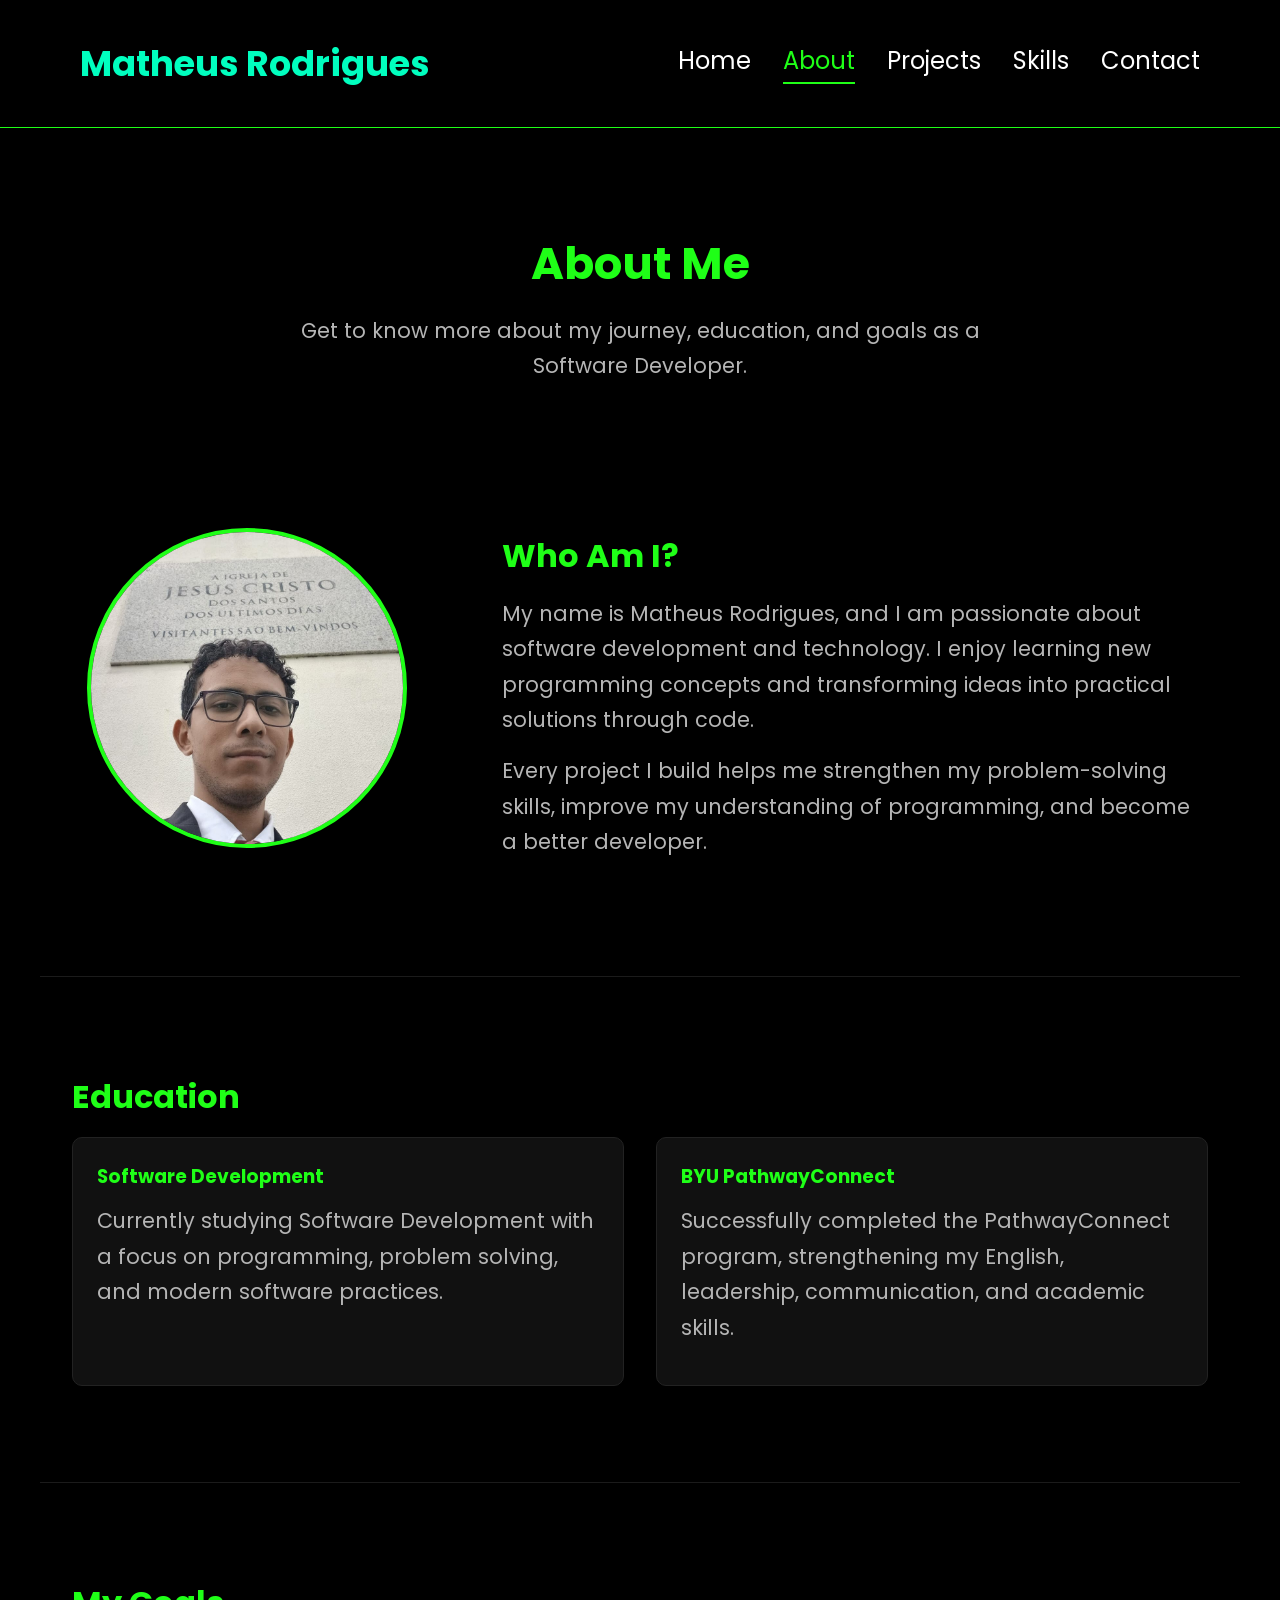
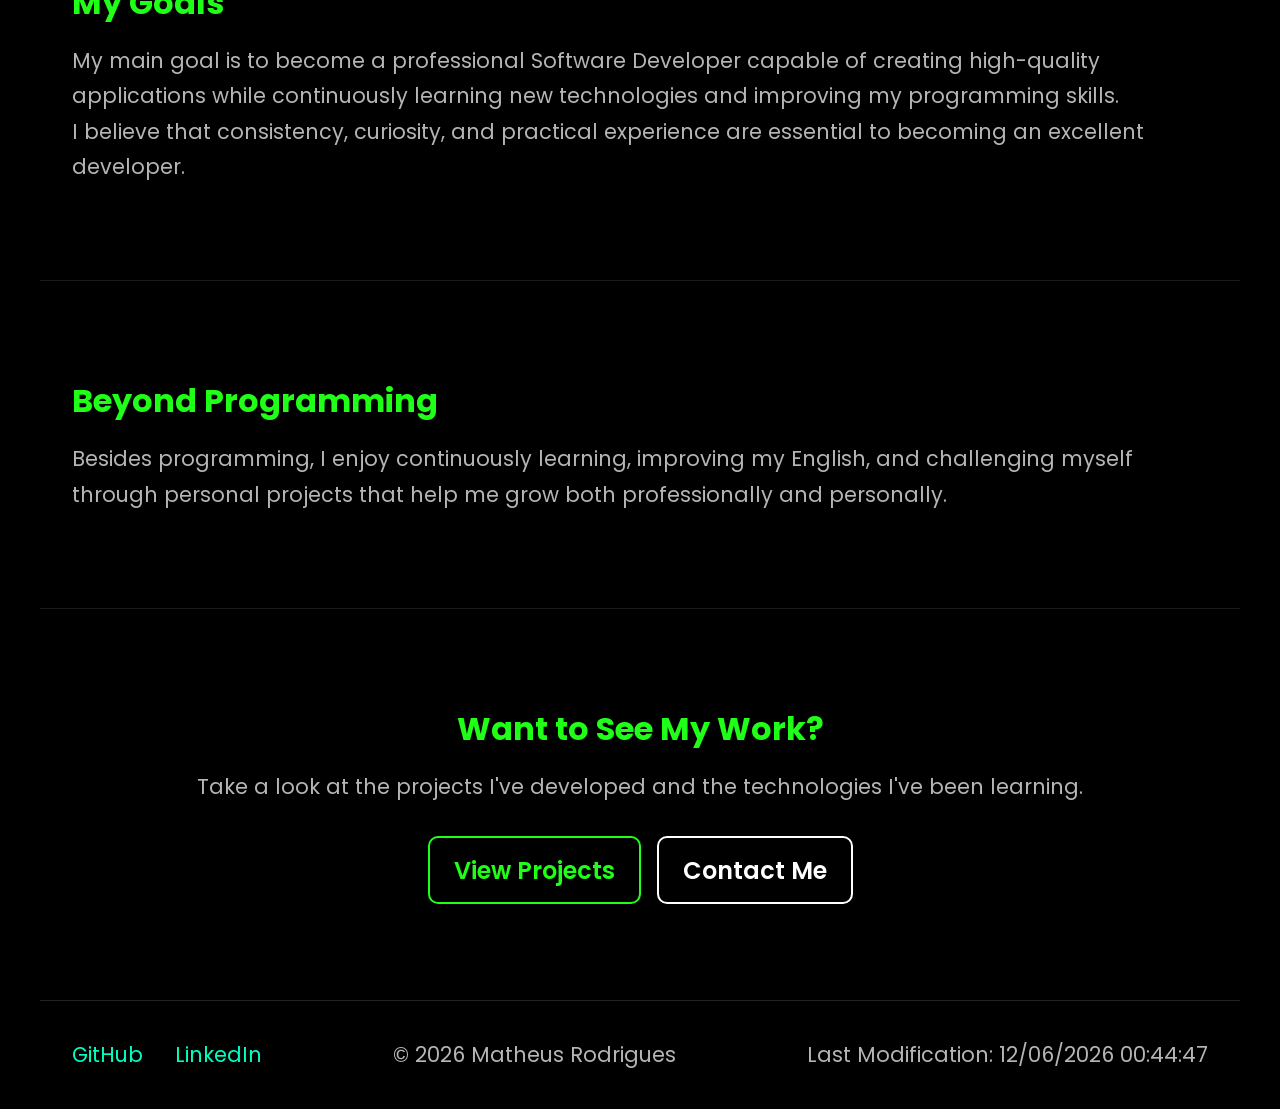
==== about.html @ 75ac2359 "Criei outras duas páginas (About e Projects) Neste momento acabei por criar a página about e a proje" ====
<!DOCTYPE html>
<html lang="en">

<head>
    <meta charset="UTF-8">
    <meta name="viewport" content="width=device-width, initial-scale=1.0">

    <title>About | Matheus Rodrigues</title>

    <meta name="description"
        content="Learn more about Matheus Rodrigues, his background, education, goals, and software development journey.">

    <meta name="author" content="Matheus Luz Rodrigues">

    <meta property="og:title" content="About | Matheus Rodrigues">
    <meta property="og:description" content="Discover my background, education, and journey as a Software Developer.">
    <meta property="og:type" content="website">
    <meta property="og:url" content="https://ma1heus.github.io/portfolio/about.html">
    <meta property="og:image" content="https://ma1heus.github.io/portfolio/images/profile-preview.webp">

    <link rel="icon" href="images/favicon.ico">

    <link rel="preconnect" href="https://fonts.googleapis.com">
    <link rel="preconnect" href="https://fonts.gstatic.com" crossorigin>

    <link href="https://fonts.googleapis.com/css2?family=Poppins:wght@300;400;500;600;700&display=swap"
        rel="stylesheet">

    <link rel="stylesheet" href="styles/base.css">
    <link rel="stylesheet" href="styles/large.css">

    <script src="scripts/navigation.js" defer></script>
    <script src="scripts/date.js" defer></script>
</head>

<body>

    <header>

        <div class="logo">
            <h2>Matheus Rodrigues</h2>
        </div>

        <button id="menu-button" aria-label="Open navigation menu">☰</button>

        <nav id="navigation">
            <a href="index.html">Home</a>
            <a href="about.html" class="active">About</a>
            <a href="projects.html">Projects</a>
            <a href="skills.html">Skills</a>
            <a href="contact.html">Contact</a>
        </nav>

    </header>

    <main>

        <section class="page-title">

            <h1>About Me</h1>

            <p>
                Get to know more about my journey, education, and goals as a Software Developer.
            </p>

        </section>

        <section class="about">

            <div class="hero-image">
                <img src="images/profile.webp" alt="Portrait of Matheus Rodrigues">
            </div>

            <div class="about-content">

                <h2>Who Am I?</h2>

                <p>
                    My name is Matheus Rodrigues, and I am passionate about software
                    development and technology. I enjoy learning new programming
                    concepts and transforming ideas into practical solutions through code.
                </p>

                <p>
                    Every project I build helps me strengthen my problem-solving skills,
                    improve my understanding of programming, and become a better developer.
                </p>

            </div>

        </section>

        <section>

            <h2>Education</h2>

            <div class="cards">

                <article class="card">

                    <h3>Software Development</h3>

                    <p>
                        Currently studying Software Development with a focus on
                        programming, problem solving, and modern software practices.
                    </p>

                </article>

                <article class="card">

                    <h3>BYU PathwayConnect</h3>

                    <p>
                        Successfully completed the PathwayConnect program,
                        strengthening my English, leadership, communication,
                        and academic skills.
                    </p>

                </article>

            </div>

        </section>

        <section>

            <h2>My Goals</h2>

            <p>
                My main goal is to become a professional Software Developer capable
                of creating high-quality applications while continuously learning
                new technologies and improving my programming skills.
            </p>

            <p>
                I believe that consistency, curiosity, and practical experience are
                essential to becoming an excellent developer.
            </p>

        </section>

        <section>

            <h2>Beyond Programming</h2>

            <p>
                Besides programming, I enjoy continuously learning, improving my
                English, and challenging myself through personal projects that help
                me grow both professionally and personally.
            </p>

        </section>

        <section class="cta">

            <h2>Want to See My Work?</h2>

            <p>
                Take a look at the projects I've developed and the technologies
                I've been learning.
            </p>

            <div class="hero-buttons">

                <a href="projects.html" class="button">
                    View Projects
                </a>

                <a href="contact.html" class="button secondary">
                    Contact Me
                </a>

            </div>

        </section>

    </main>

    <footer>

        <div class="social-links">

            <a href="https://github.com/Ma1heus">
                GitHub
            </a>

            <a href="https://www.linkedin.com/in/matheusluzrodrigues/">
                LinkedIn
            </a>

        </div>

        <p>
            &copy;
            <span id="currentyear"></span>
            Matheus Rodrigues
        </p>

        <p id="lastModified"></p>

    </footer>

</body>

</html>
---- styles/base.css ----
* {
    margin: 0;
    padding: 0;
    box-sizing: border-box;
}

:root {
    --primary-color: #1fff17;
    --secondary-color: #00ffbf;

    --background-color: #000;
    --surface-color: #111;

    --main-text-color: #fff;
    --secondary-text-color: #b5b5b5;

    --main-font-family: 'Poppins', sans-serif;

    --border-radius: 10px;
    --transition: .3s;
}

html {
    scroll-behavior: smooth;
}

body {
    background: var(--background-color);
    color: var(--main-text-color);
    font-family: var(--main-font-family);
    width: 100%;
}

/* Header */

header {
    display: flex;
    justify-content: space-between;
    align-items: center;

    position: fixed;
    top: 0;
    left: 0;

    width: 100%;
    height: 70px;

    padding: 0 1.5rem;

    background: rgba(0, 0, 0, .9);
    backdrop-filter: blur(8px);

    border-bottom: 1px solid var(--primary-color);

    z-index: 1000;
}

.logo h2 {
    color: var(--secondary-color);
    font-size: 2rem;
}

#menu-button {
    font-size: 2.5rem;

    border: none;
    background: transparent;

    color: var(--primary-color);

    cursor: pointer;
}

/* Navigation */

#navigation {
    display: none;

    position: absolute;
    top: 70px;
    left: 0;

    width: 100%;

    background: var(--background-color);

    border-bottom: 1px solid var(--primary-color);
}

#navigation.open {
    display: flex;
    flex-direction: column;
}

#navigation a {
    padding: 1rem;

    color: white;

    text-decoration: none;
    text-align: center;

    transition: var(--transition);
}

#navigation a:hover,
#navigation .active {
    color: var(--primary-color);
}

/* Main */

main {
    margin-top: 70px;
}

/* Sections */

section {
    padding: 4rem 1.5rem;
}

section h2 {
    margin-bottom: 1rem;

    font-size: 2rem;
    color: var(--primary-color);
}

section p {
    font-size: 1.3rem;
    line-height: 1.7;
    color: var(--secondary-text-color);
}

/* Hero */

.hero {
    display: flex;
    flex-direction: column-reverse;
    align-items: center;

    min-height: calc(100vh - 70px);

    text-align: center;
}

.hero-image img {
    width: 220px;
    height: 220px;

    margin-bottom: 2rem;

    border-radius: 50%;

    object-fit: cover;

    border: 4px solid var(--primary-color);
}

.hero-content h1 {
    margin: .5rem 0;

    font-size: 2.5rem;
}

.hero-content h2 {
    margin-bottom: 1rem;

    font-size: 1.5rem;

    color: var(--secondary-color);
}

.hero-content p {
    font-size: 1.5rem;
    margin-bottom: .5rem;
}

/* Buttons */

.hero-buttons {
    display: flex;
    flex-direction: column;
    gap: 1rem;
}

.button {
    display: inline-block;

    padding: .9rem 1.5rem;

    border: 2px solid var(--primary-color);
    border-radius: var(--border-radius);

    color: var(--primary-color);

    text-decoration: none;
    font-weight: 600;

    transition: var(--transition);
}

.button:hover {
    background: var(--primary-color);
    color: black;
}

.secondary {
    border-color: white;
    color: white;
}

.secondary:hover {
    background: white;
    color: black;
}

/* Cards */

.cards {
    display: flex;
    flex-direction: column;
    gap: 1.5rem;
}

.card {
    padding: 1.5rem;

    background: var(--surface-color);

    border: 1px solid #222;
    border-radius: var(--border-radius);
}

.card h3 {
    margin-bottom: .8rem;

    color: var(--primary-color);
}

.card p {
    margin-bottom: 1rem;
}

.card a {
    color: var(--secondary-color);
    text-decoration: none;
    font-weight: 600;
}

.card a:hover {
    text-decoration: underline;
}

/* About Page */

.page-title {
    padding: 7rem 1.5rem 3rem;
    text-align: center;
}

.page-title h1 {
    margin-bottom: 1rem;
    font-size: 2.8rem;
    color: var(--primary-color);
}

.page-title p {
    max-width: 700px;
    margin: auto;
}

.about {
    display: flex;
    flex-direction: column;
    align-items: center;
    gap: 2rem;

    text-align: center;
}

.about-content h2 {
    margin-bottom: 1rem;
}

.about-content p {
    margin-bottom: 1rem;
}

.about .hero-image img {
    width: 250px;
    height: 250px;

    border-radius: 50%;
    border: 4px solid var(--primary-color);

    object-fit: cover;
}

.about-content {
    max-width: 700px;
}

.cta {
    text-align: center;
}

.cta p {
    margin-bottom: 2rem;
}

.cta .hero-buttons {
    align-items: center;
}

section:not(.page-title):not(.about) {
    border-top: 1px solid #1b1b1b;
}

/* Footer */

footer {
    padding: 2rem 1rem;

    text-align: center;

    border-top: 1px solid #222;
}

.social-links {
    display: flex;
    justify-content: center;
    gap: 2rem;

    margin-bottom: 1rem;
}

.social-links a {
    color: var(--secondary-color);
    text-decoration: none;
    font-size: 1.3rem;
}

.social-links a:hover {
    color: var(--primary-color);
}

footer p {
    margin: .4rem 0;
    font-size: 1.3rem;

    color: var(--secondary-text-color);
}
---- styles/large.css ----
@media (min-width: 768px) {

    header {
        height: 8rem;
        padding: 0 5rem;
    }

    .logo h2 {
        font-size: 2.2rem;
    }

    #menu-button {
        display: none;
    }

    #navigation {
        display: flex;
        position: static;
        flex-direction: row;
        justify-content: flex-end;
        align-items: center;
        gap: 2rem;

        width: auto;

        background: transparent;
        border: none;
    }

    #navigation a {
        padding: 0;
        font-size: 1.5rem;
    }

    #navigation a::after {
        content: "";

        display: block;

        width: 0;
        height: 2px;

        margin-top: .3rem;

        background: var(--primary-color);

        transition: var(--transition);
    }

    #navigation a:hover::after,
    #navigation .active::after {
        width: 100%;
    }

    section {
        max-width: 1200px;
        margin: 0 auto;
        padding: 6rem 2rem;
    }

    .hero {
        display: grid;
        grid-template-columns: 1fr 400px;
        align-items: center;
        gap: 5rem;

        text-align: left;
    }

    .hero-content h1 {
        font-size: 4rem;
    }

    .hero-content h2 {
        font-size: 2rem;
    }

    .hero-content p {
        max-width: 600px;
    }

    .hero-buttons {
        margin-top: 30px;
        font-size: 1.5rem;
        flex-direction: row;
    }

    .hero-image {
        display: flex;
        justify-content: center;
    }

    .hero-image img {
        width: 350px;
        height: 350px;
    }

    .cards {
        display: grid;
        grid-template-columns: repeat(auto-fit, minmax(250px, 1fr));
        gap: 2rem;
    }

    .card {
        transition: transform .3s, border-color .3s;
    }

    .card:hover {
        transform: translateY(-8px);
        border-color: var(--primary-color);
    }

    footer {
        display: flex;
        justify-content: space-between;
        align-items: center;

        max-width: 1200px;
        margin: auto;
        padding: 2rem;
    }

    .social-links {
        margin: 0;
    }

    /*ABOUT*/

    .page-title {
        padding-top: 10rem;
    }

    .about {
        display: grid;
        grid-template-columns: 350px 1fr;
        align-items: center;
        gap: 5rem;

        text-align: left;
    }

    .about .hero-image {
        display: flex;
        justify-content: center;
    }

    .about .hero-image img {
        width: 320px;
        height: 320px;
    }

    .cta .hero-buttons {
        justify-content: center;
        flex-direction: row;
    }

}
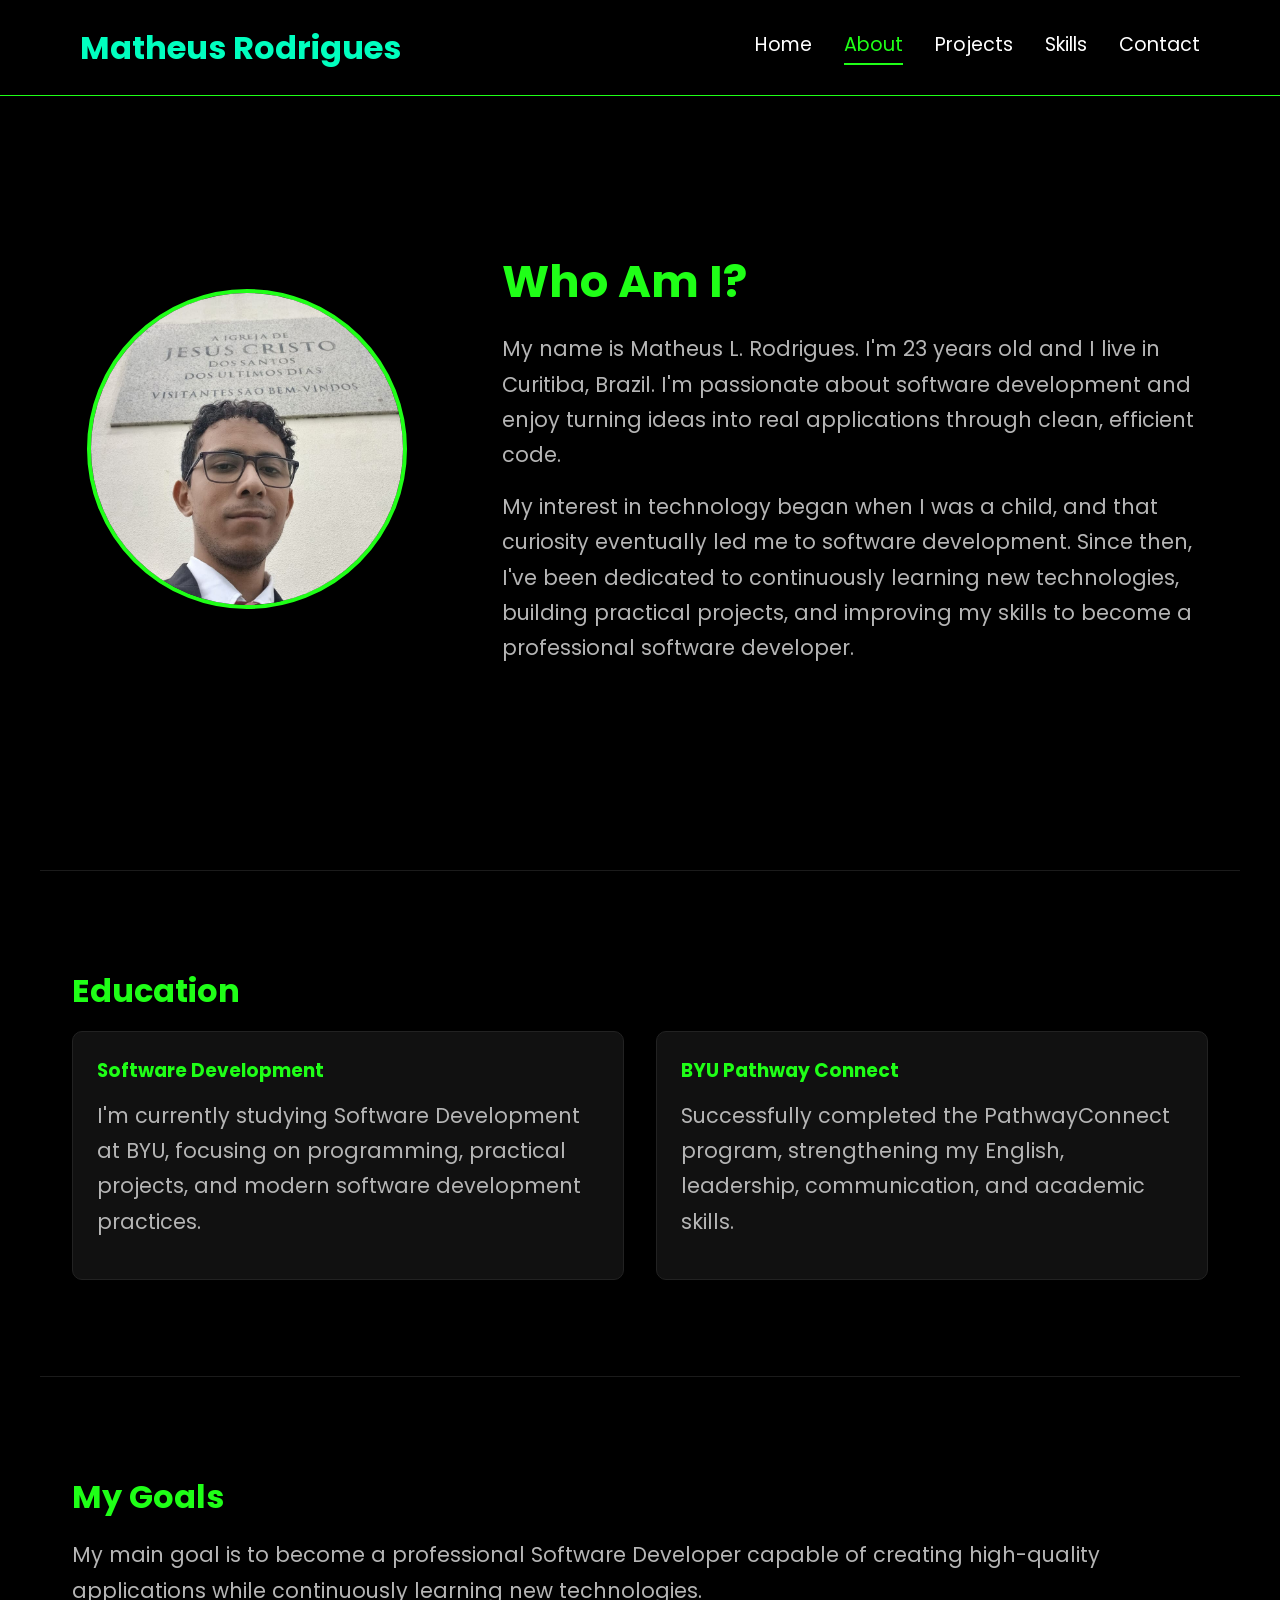
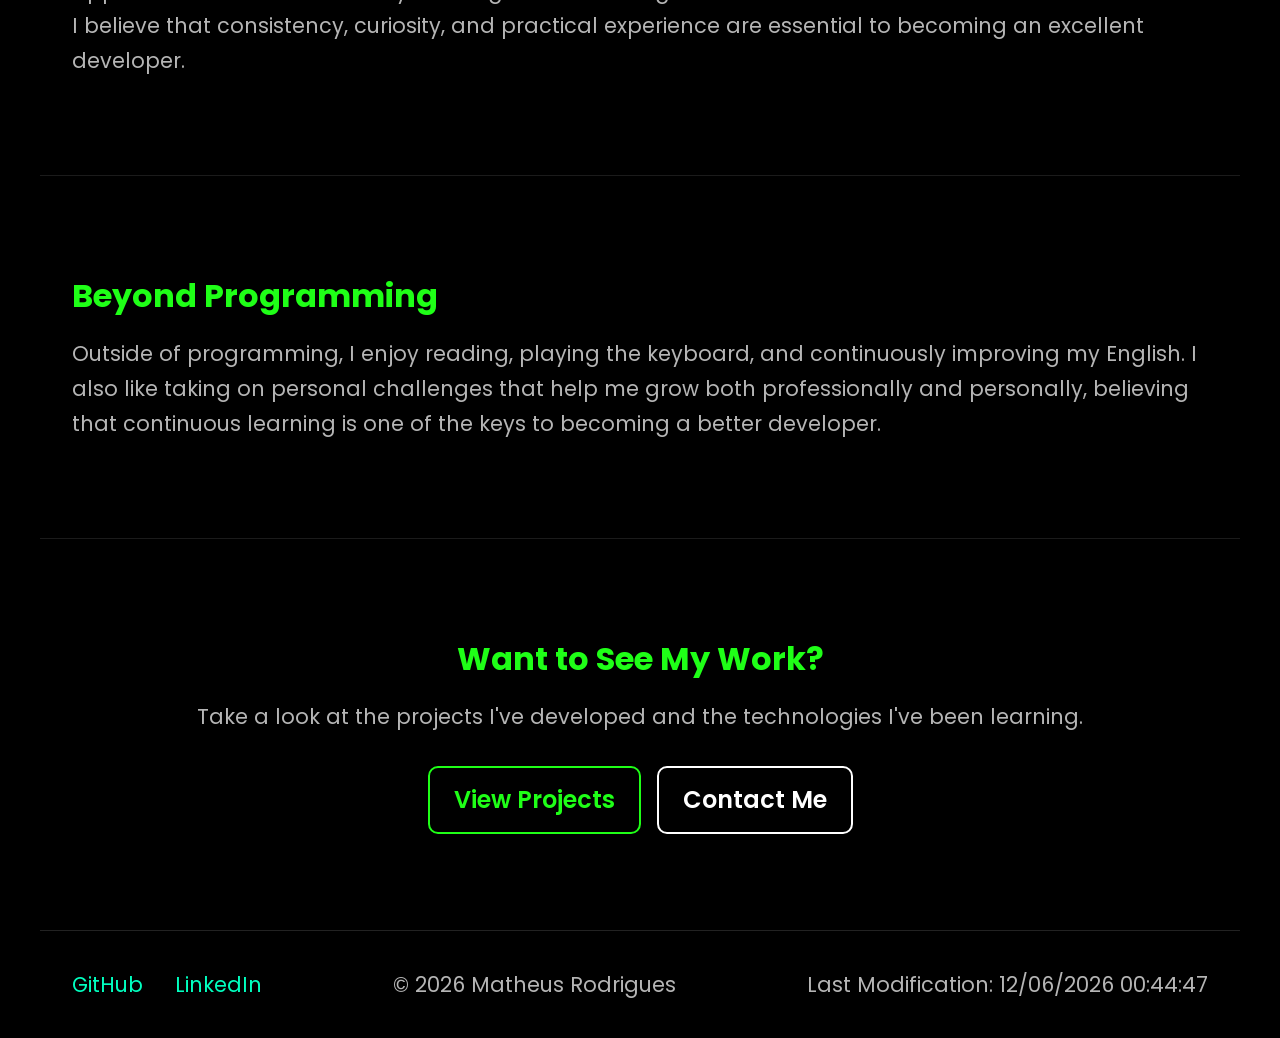
==== commit 3b752ae8: "feat: improve about page and projects section feat: enhance about page and project showcase  - Remov" ====
--- a/about.html
+++ b/about.html
@@ -54,17 +54,6 @@
     </header>
 
     <main>
-
-        <section class="page-title">
-
-            <h1>About Me</h1>
-
-            <p>
-                Get to know more about my journey, education, and goals as a Software Developer.
-            </p>
-
-        </section>
-
         <section class="about">
 
             <div class="hero-image">
@@ -73,17 +62,20 @@
 
             <div class="about-content">
 
-                <h2>Who Am I?</h2>
+                <h1>Who Am I?</h1>
 
                 <p>
-                    My name is Matheus Rodrigues, and I am passionate about software
-                    development and technology. I enjoy learning new programming
-                    concepts and transforming ideas into practical solutions through code.
+                    My name is Matheus L. Rodrigues. I'm 23 years old and I live in Curitiba, Brazil. I'm passionate
+                    about software
+                    development and enjoy turning ideas into real applications through clean, efficient code.
                 </p>
 
                 <p>
-                    Every project I build helps me strengthen my problem-solving skills,
-                    improve my understanding of programming, and become a better developer.
+                    My interest in technology began when I was a child, and that curiosity eventually led me to software
+                    development.
+                    Since then, I've been dedicated to continuously learning new technologies, building practical
+                    projects, and
+                    improving my skills to become a professional software developer.
                 </p>
 
             </div>
@@ -101,15 +93,17 @@
                     <h3>Software Development</h3>
 
                     <p>
-                        Currently studying Software Development with a focus on
-                        programming, problem solving, and modern software practices.
+                        I'm currently studying Software Development at BYU, focusing on programming, practical projects,
+                        and modern
+                        software
+                        development practices.
                     </p>
 
                 </article>
 
                 <article class="card">
 
-                    <h3>BYU PathwayConnect</h3>
+                    <h3>BYU Pathway Connect</h3>
 
                     <p>
                         Successfully completed the PathwayConnect program,
@@ -130,7 +124,7 @@
             <p>
                 My main goal is to become a professional Software Developer capable
                 of creating high-quality applications while continuously learning
-                new technologies and improving my programming skills.
+                new technologies.
             </p>
 
             <p>
@@ -145,9 +139,9 @@
             <h2>Beyond Programming</h2>
 
             <p>
-                Besides programming, I enjoy continuously learning, improving my
-                English, and challenging myself through personal projects that help
-                me grow both professionally and personally.
+                Outside of programming, I enjoy reading, playing the keyboard, and continuously improving my English. I also like
+                taking on personal challenges that help me grow both professionally and personally, believing that continuous
+                learning is one of the keys to becoming a better developer.
             </p>
 
         </section>
--- a/styles/base.css
+++ b/styles/base.css
@@ -111,7 +111,7 @@
 /* Main */
 
 main {
-    margin-top: 70px;
+    margin-top: 40px;
 }
 
 /* Sections */
@@ -255,20 +255,10 @@
 
 /* About Page */
 
-.page-title {
-    padding: 7rem 1.5rem 3rem;
-    text-align: center;
-}
-
-.page-title h1 {
+.about h1 {
     margin-bottom: 1rem;
     font-size: 2.8rem;
     color: var(--primary-color);
-}
-
-.page-title p {
-    max-width: 700px;
-    margin: auto;
 }
 
 .about {
@@ -276,11 +266,13 @@
     flex-direction: column;
     align-items: center;
     gap: 2rem;
-
-    text-align: center;
-}
-
-.about-content h2 {
+    height: 90vh;
+    margin-top: 60px;
+
+    text-align: center;
+}
+
+.about-content h1 {
     margin-bottom: 1rem;
 }
 
@@ -307,6 +299,7 @@
 }
 
 .cta p {
+
     margin-bottom: 2rem;
 }
 
@@ -316,6 +309,133 @@
 
 section:not(.page-title):not(.about) {
     border-top: 1px solid #1b1b1b;
+}
+
+/* Projects */
+
+.projects {
+    padding-top: 2rem;
+}
+
+.projects .cards {
+    display: flex;
+    flex-direction: column;
+    gap: 2rem;
+}
+
+.projects .card {
+    overflow: hidden;
+    transition: var(--transition);
+}
+
+.projects .card:hover {
+    transform: translateY(-5px);
+    border-color: var(--primary-color);
+}
+
+.projects .card img {
+    width: 100%;
+    height: 220px;
+
+    object-fit: cover;
+
+    border-radius: var(--border-radius);
+    margin-bottom: 1rem;
+}
+
+.project-info {
+    display: flex;
+    justify-content: space-between;
+    align-items: center;
+
+    margin-bottom: 1rem;
+}
+
+.status {
+    padding: .3rem .8rem;
+
+    border-radius: 999px;
+
+    font-size: .85rem;
+    font-weight: 600;
+}
+
+.status.completed {
+    background: rgba(31, 255, 23, .15);
+    color: var(--primary-color);
+}
+
+.status.in-progress {
+    background: rgba(255, 193, 7, .15);
+    color: #ffc107;
+}
+
+.status.planned {
+    background: rgba(0, 123, 255, .15);
+    color: #4da3ff;
+}
+
+.year {
+    color: var(--secondary-text-color);
+    font-size: .95rem;
+}
+
+.projects .card h3 {
+    margin-bottom: 1rem;
+
+    color: var(--primary-color);
+    font-size: 1.6rem;
+}
+
+.projects .card p {
+    margin-bottom: 1.5rem;
+}
+
+.technologies {
+    display: flex;
+    flex-wrap: wrap;
+    gap: .7rem;
+
+    list-style: none;
+
+    margin-bottom: 2rem;
+}
+
+.technologies li {
+    padding: .4rem .9rem;
+
+    border: 1px solid var(--primary-color);
+    border-radius: 999px;
+
+    color: var(--primary-color);
+
+    font-size: .9rem;
+}
+
+.project-links {
+    display: flex;
+    gap: 1rem;
+}
+
+.project-links a {
+    flex: 1;
+
+    text-align: center;
+    text-decoration: none;
+
+    padding: .8rem;
+
+    border: 2px solid var(--primary-color);
+    border-radius: var(--border-radius);
+
+    color: var(--primary-color);
+
+    transition: var(--transition);
+}
+
+.project-links a:hover {
+    background: var(--primary-color);
+    color: black;
 }
 
 /* Footer */
--- a/styles/large.css
+++ b/styles/large.css
@@ -1,12 +1,12 @@
 @media (min-width: 768px) {
 
     header {
-        height: 8rem;
+        height: 6rem;
         padding: 0 5rem;
     }
 
     .logo h2 {
-        font-size: 2.2rem;
+        font-size: 2rem;
     }
 
     #menu-button {
@@ -29,7 +29,7 @@
 
     #navigation a {
         padding: 0;
-        font-size: 1.5rem;
+        font-size: 1.2rem;
     }
 
     #navigation a::after {
@@ -62,7 +62,7 @@
         display: grid;
         grid-template-columns: 1fr 400px;
         align-items: center;
-        gap: 5rem;
+        gap: 4rem;
 
         text-align: left;
     }
@@ -154,4 +154,24 @@
         flex-direction: row;
     }
 
+   /* Projects */
+
+    .projects .cards {
+        display: grid;
+        grid-template-columns: repeat(auto-fit, minmax(360px, 1fr));
+        gap: 2rem;
+    }
+
+    .projects .card {
+        display: flex;
+        flex-direction: column;
+    }
+
+    .projects .card img {
+        height: 240px;
+    }
+
+    .project-links {
+        margin-top: auto;
+    }
 }
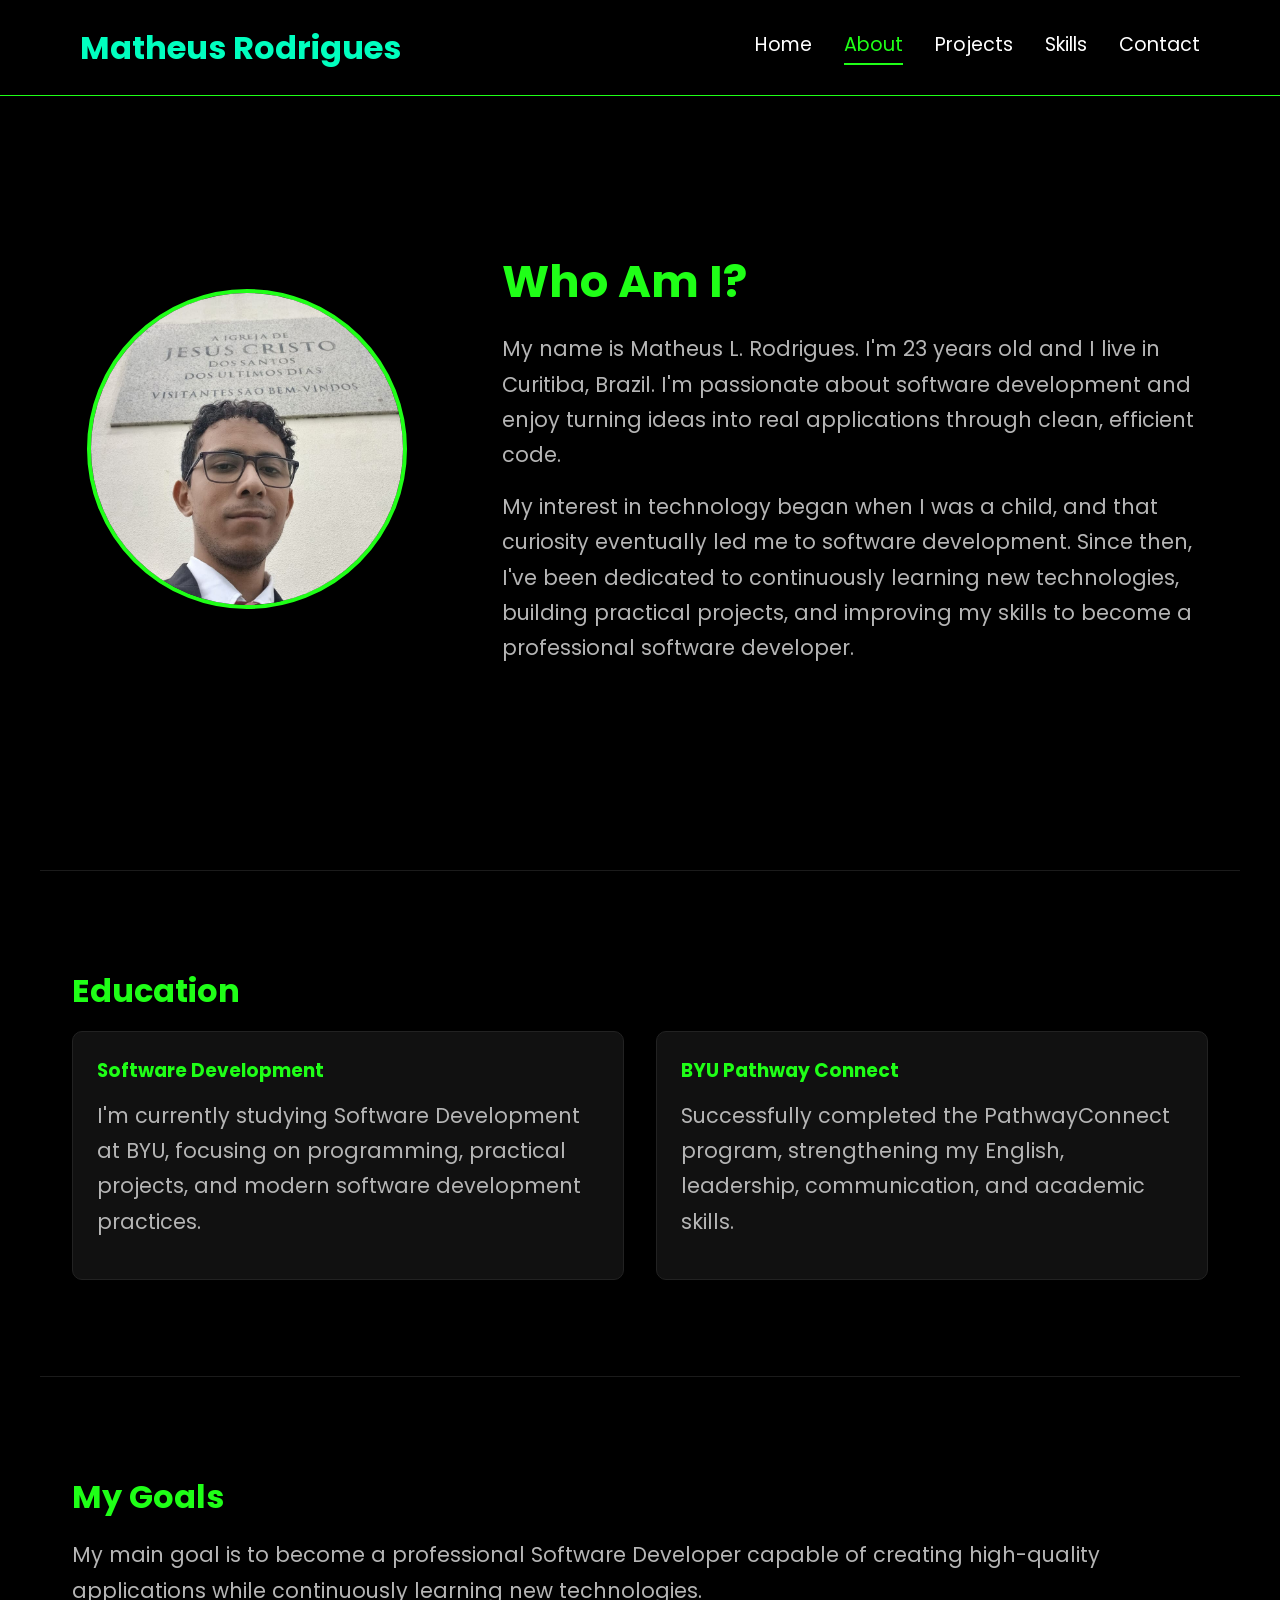
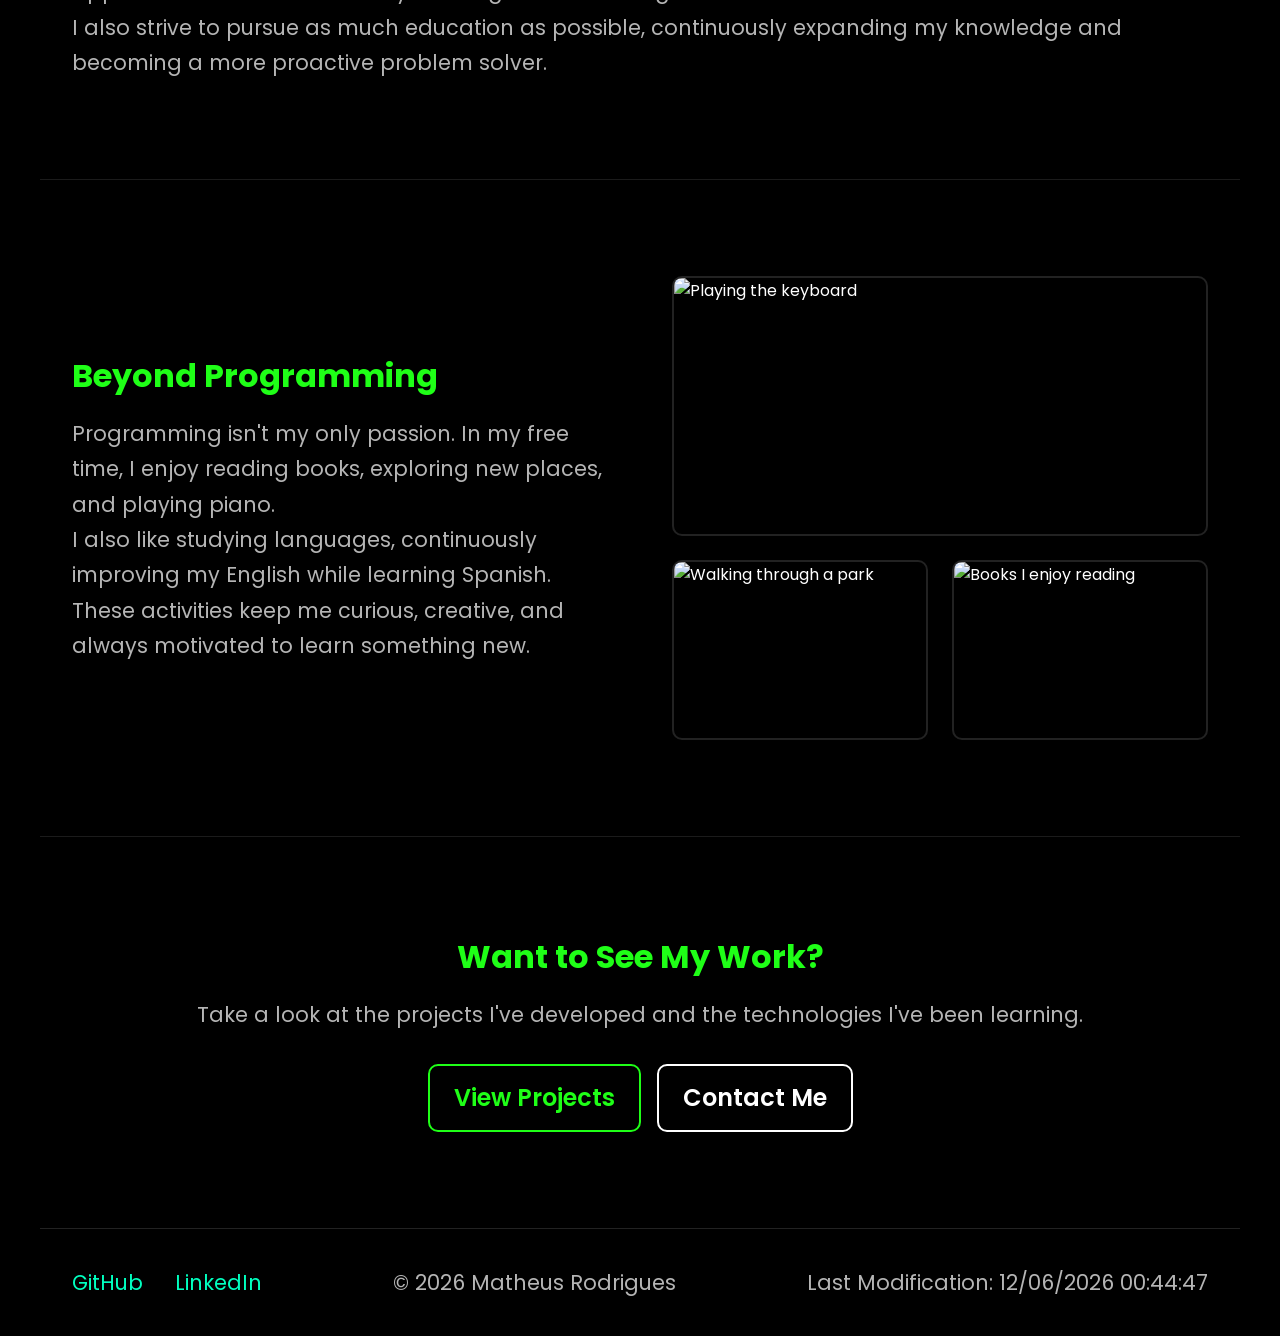
==== commit 6967e7c5: "feat: add Beyond Programming section to About page feat: add Beyond Programming section to About pag" ====
--- a/about.html
+++ b/about.html
@@ -128,22 +128,36 @@
             </p>
 
             <p>
-                I believe that consistency, curiosity, and practical experience are
-                essential to becoming an excellent developer.
+                I also strive to pursue as much education as possible, continuously expanding my knowledge and becoming a more
+                proactive problem solver.
             </p>
 
         </section>
 
-        <section>
-
-            <h2>Beyond Programming</h2>
-
-            <p>
-                Outside of programming, I enjoy reading, playing the keyboard, and continuously improving my English. I also like
-                taking on personal challenges that help me grow both professionally and personally, believing that continuous
-                learning is one of the keys to becoming a better developer.
-            </p>
-
+        <section class="beyond">
+        
+            <div class="beyond-content">
+        
+                <h2>Beyond Programming</h2>
+        
+                <p>
+                    Programming isn't my only passion. In my free time, I enjoy reading books, exploring new places, and playing piano. <br> I also like studying languages, continuously improving my English while learning Spanish. These activities
+                    keep me curious, creative, and always motivated to learn something new.
+
+                </p>
+        
+            </div>
+        
+            <div class="beyond-gallery">
+        
+                <img src="images/piano.webp" alt="Playing the keyboard">
+        
+                <img src="images/park.webp" alt="Walking through a park">
+        
+                <img src="images/books.webp" alt="Books I enjoy reading">
+        
+            </div>
+        
         </section>
 
         <section class="cta">
--- a/styles/base.css
+++ b/styles/base.css
@@ -129,6 +129,7 @@
 
 section p {
     font-size: 1.3rem;
+    margin-bottom: 2px;
     line-height: 1.7;
     color: var(--secondary-text-color);
 }
@@ -311,6 +312,49 @@
     border-top: 1px solid #1b1b1b;
 }
 
+.beyond {
+    display: flex;
+    flex-direction: column;
+    gap: 2.5rem;
+}
+
+.beyond-content {
+    text-align: center;
+}
+
+.beyond-content h2 {
+    margin-bottom: 1rem;
+}
+
+.beyond-content p {
+    max-width: 700px;
+    margin: auto;
+}
+
+.beyond-gallery {
+    display: grid;
+    grid-template-columns: 1fr;
+    gap: 1.5rem;
+}
+
+.beyond-gallery img {
+    width: 100%;
+    height: 220px;
+
+    object-fit: cover;
+
+    border-radius: var(--border-radius);
+
+    border: 2px solid #222;
+
+    transition: var(--transition);
+}
+
+.beyond-gallery img:hover {
+    transform: translateY(-6px);
+    border-color: var(--primary-color);
+}
+
 /* Projects */
 
 .projects {
--- a/styles/large.css
+++ b/styles/large.css
@@ -154,7 +154,36 @@
         flex-direction: row;
     }
 
-   /* Projects */
+    .beyond {
+        display: grid;
+        grid-template-columns: 1fr 1fr;
+        align-items: center;
+        gap: 4rem;
+    }
+
+    .beyond-content {
+        text-align: left;
+    }
+
+    .beyond-content p {
+        margin: 0;
+    }
+
+    .beyond-gallery {
+        grid-template-columns: repeat(2, 1fr);
+    }
+
+    .beyond-gallery img:first-child {
+        grid-column: span 2;
+        height: 260px;
+    }
+
+    .beyond-gallery img:nth-child(2),
+    .beyond-gallery img:nth-child(3) {
+        height: 180px;
+    }
+
+    /* Projects */
 
     .projects .cards {
         display: grid;
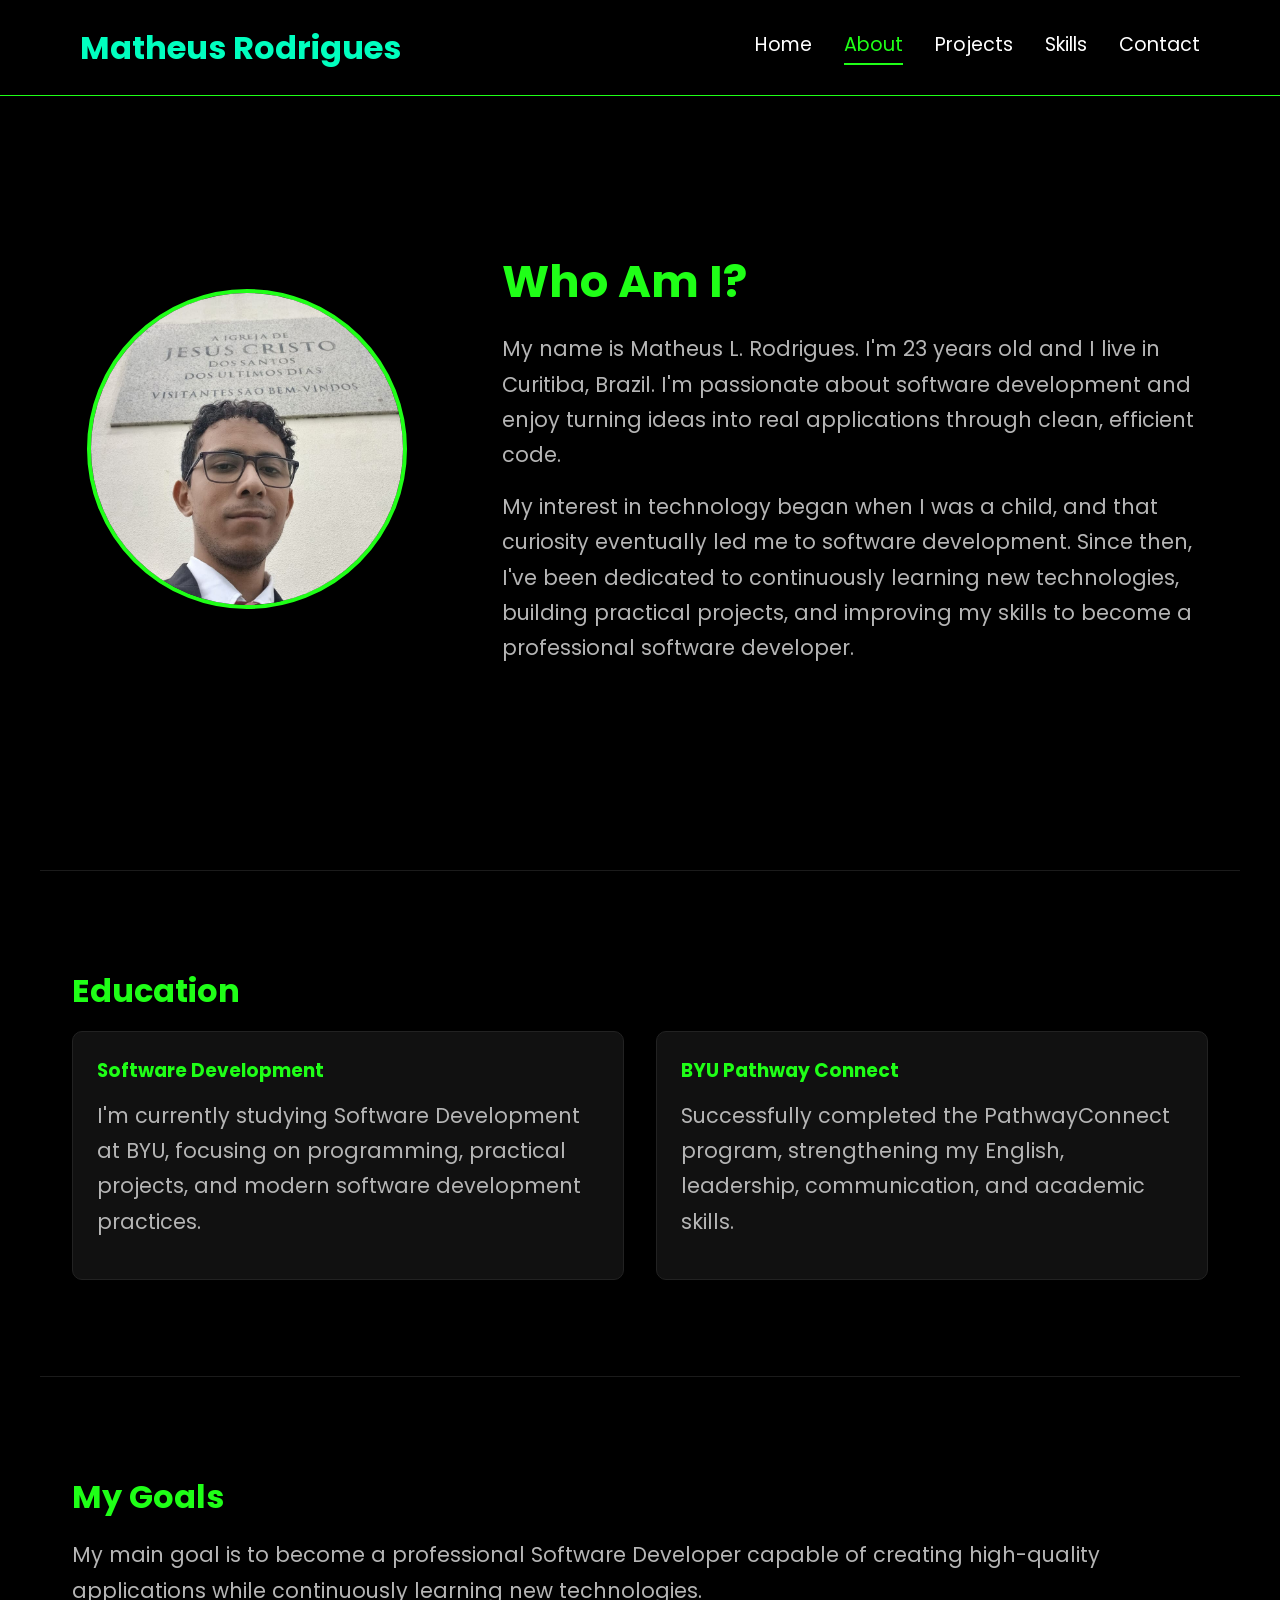
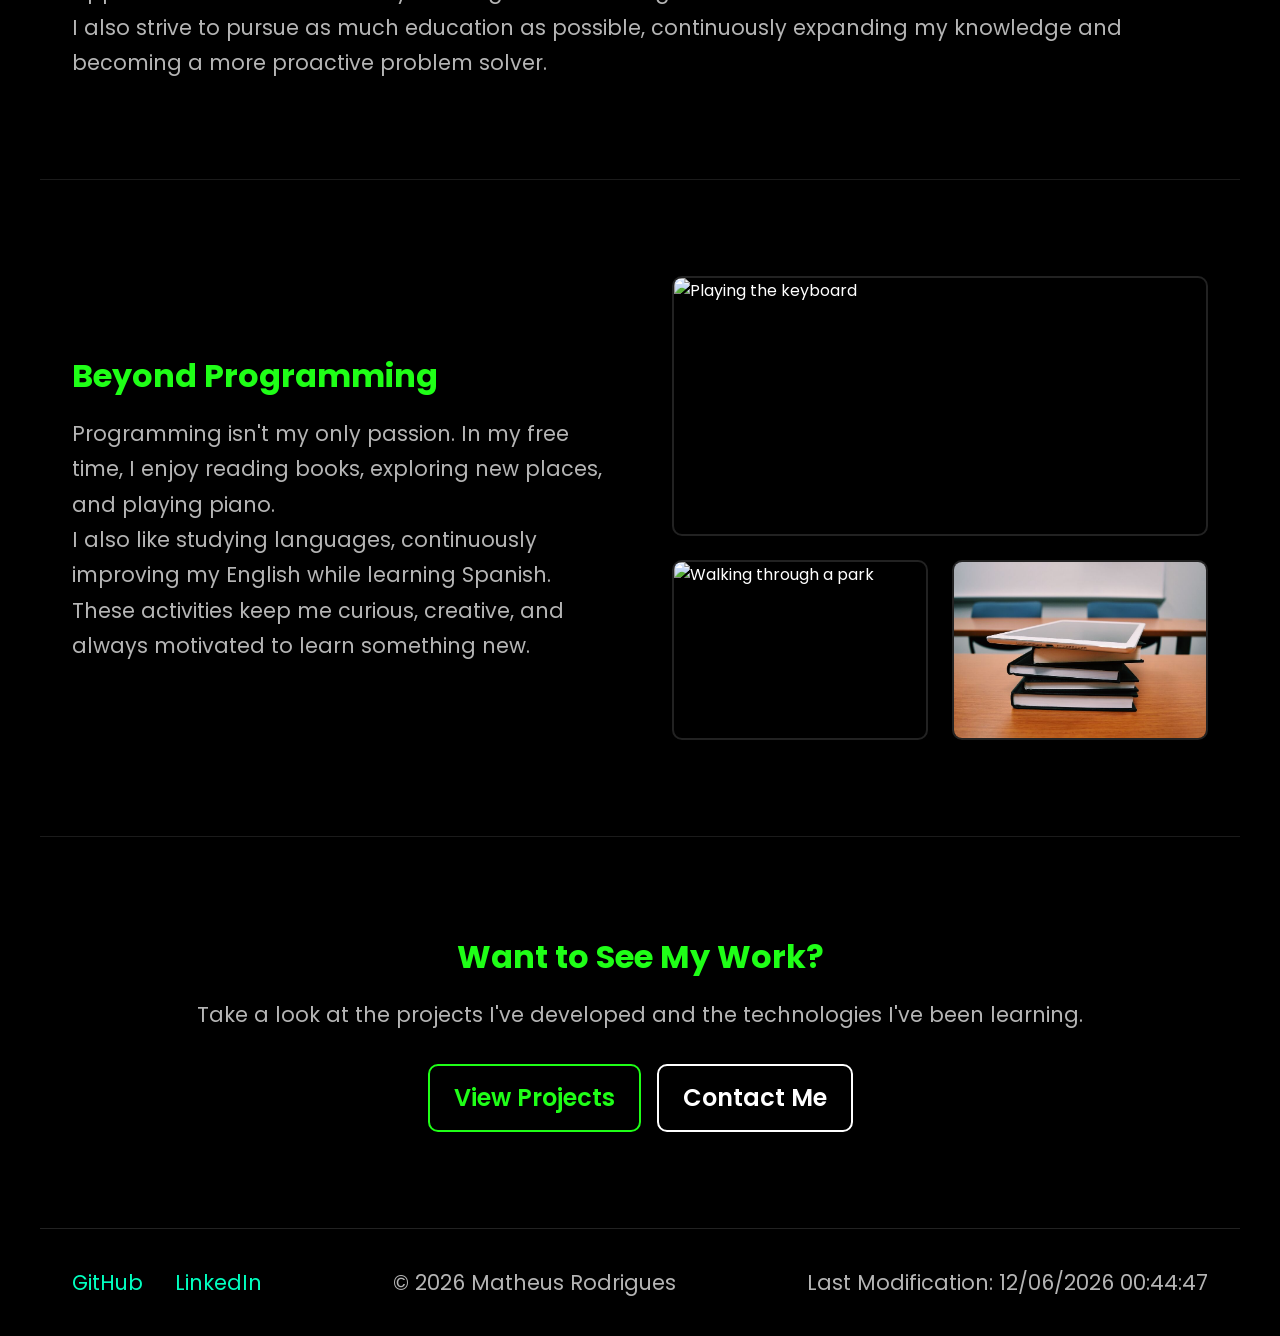
==== commit 7de8b8aa: "feat: skill's hero added feat: skill's hero added  - I new hero was added in the skills file to impr" ====
--- a/about.html
+++ b/about.html
@@ -87,9 +87,7 @@
             <h2>Education</h2>
 
             <div class="cards">
-
                 <article class="card">
-
                     <h3>Software Development</h3>
 
                     <p>
@@ -100,9 +98,7 @@
                     </p>
 
                 </article>
-
                 <article class="card">
-
                     <h3>BYU Pathway Connect</h3>
 
                     <p>
@@ -112,32 +108,24 @@
                     </p>
 
                 </article>
-
-            </div>
-
+            </div>
         </section>
 
         <section>
-
             <h2>My Goals</h2>
-
             <p>
                 My main goal is to become a professional Software Developer capable
                 of creating high-quality applications while continuously learning
                 new technologies.
             </p>
-
             <p>
                 I also strive to pursue as much education as possible, continuously expanding my knowledge and becoming a more
                 proactive problem solver.
             </p>
-
         </section>
 
         <section class="beyond">
-        
             <div class="beyond-content">
-        
                 <h2>Beyond Programming</h2>
         
                 <p>
@@ -178,9 +166,7 @@
                 <a href="contact.html" class="button secondary">
                     Contact Me
                 </a>
-
-            </div>
-
+            </div>
         </section>
 
     </main>
--- a/styles/base.css
+++ b/styles/base.css
@@ -57,7 +57,8 @@
 
 .logo h2 {
     color: var(--secondary-color);
-    font-size: 2rem;
+    font-size: 1.3rem;
+    white-space: nowrap;
 }
 
 #menu-button {
@@ -357,6 +358,54 @@
 
 /* Projects */
 
+.projects-hero {
+    display: flex;
+    align-items: center;
+    justify-content: center;
+
+    min-height: 500px;
+    padding: 3rem 1.5rem;
+
+    background:
+        linear-gradient(rgba(0, 0, 0, .85),
+            rgba(0, 0, 0, .9)),
+        url("../images/projects-hero.webp") center / cover no-repeat;
+
+    text-align: center;
+}
+
+.projects-hero-content {
+    max-width: 800px;
+}
+
+.projects-hero .hero-label {
+    margin-bottom: 1rem;
+
+    color: var(--secondary-color);
+    font-size: .9rem;
+    font-weight: 600;
+    letter-spacing: 3px;
+}
+
+.projects-hero h1 {
+    margin-bottom: 1rem;
+
+    color: var(--primary-color);
+    font-size: 3rem;
+}
+
+.projects-hero-content>p:not(.hero-label) {
+    margin-bottom: 2rem;
+
+    color: var(--secondary-text-color);
+    font-size: 1.2rem;
+    line-height: 1.7;
+}
+
+.projects-hero .button {
+    min-width: 180px;
+}
+
 .projects {
     padding-top: 2rem;
 }
@@ -480,6 +529,187 @@
 .project-links a:hover {
     background: var(--primary-color);
     color: black;
+}
+
+/* Skills Hero */
+
+.skills-hero {
+    display: flex;
+    align-items: center;
+    justify-content: center;
+
+    min-height: 500px;
+    padding: 3rem 1.5rem;
+
+    background:
+        linear-gradient(rgba(0, 0, 0, .85),
+            rgba(0, 0, 0, .9)),
+        url("../images/skills-hero.webp") center / cover no-repeat;
+
+    text-align: center;
+}
+
+.skills-hero-content {
+    max-width: 800px;
+}
+
+.skills-hero .hero-label {
+    margin-bottom: 1rem;
+
+    color: var(--secondary-color);
+    font-size: .9rem;
+    font-weight: 600;
+    letter-spacing: 3px;
+}
+
+.skills-hero h1 {
+    margin-bottom: 1rem;
+
+    color: var(--primary-color);
+    font-size: 3rem;
+}
+
+.skills-hero-content>p:not(.hero-label) {
+    margin-bottom: 2rem;
+
+    color: var(--secondary-text-color);
+    font-size: 1.2rem;
+    line-height: 1.7;
+}
+
+.skills-hero .button {
+    min-width: 180px;
+}
+
+#languages,
+#tools,
+#learning {
+    display: flex;
+    flex-direction: column;
+    gap: 1.5rem;
+}
+
+#languages .card,
+#tools .card,
+#learning .card {
+    text-align: center;
+}
+
+#languages .card img,
+#tools .card img {
+    display: block;
+
+    width: 80px;
+    height: 80px;
+
+    margin: 0 auto 1.5rem;
+
+    object-fit: contain;
+}
+
+#languages .card h3,
+#tools .card h3,
+#learning .card h3 {
+    margin-bottom: .8rem;
+
+    color: var(--primary-color);
+    font-size: 1.6rem;
+}
+
+#languages .card p,
+#tools .card p,
+#learning .card p {
+    margin-bottom: 1.2rem;
+}
+
+.technologies {
+    display: flex;
+    flex-wrap: wrap;
+    justify-content: center;
+    gap: .7rem;
+
+    margin-top: 1rem;
+
+    list-style: none;
+}
+
+.technologies li {
+    padding: .45rem .9rem;
+
+    border: 1px solid var(--primary-color);
+    border-radius: 20px;
+
+    background: rgba(31, 255, 23, .08);
+
+    color: var(--primary-color);
+
+    font-size: .95rem;
+    font-weight: 500;
+
+    transition: var(--transition);
+}
+
+.technologies li:hover {
+    background: var(--primary-color);
+    color: #000;
+}
+
+#learning .card {
+    border-left: 4px solid var(--primary-color);
+}
+
+/* Contact */
+
+.contact-info {
+    text-align: center;
+}
+
+.contact-info .cards {
+    margin-top: 2rem;
+}
+
+.contact-card {
+    display: flex;
+    flex-direction: column;
+    align-items: center;
+    justify-content: space-between;
+
+    min-height: 220px;
+
+    text-align: center;
+}
+
+.contact-card h3 {
+    margin-bottom: .8rem;
+    color: var(--primary-color);
+    font-size: 1.5rem;
+}
+
+.contact-card p {
+    margin-bottom: 1rem;
+}
+
+.contact-card a {
+    color: var(--secondary-color);
+    text-decoration: none;
+    font-weight: 600;
+
+    transition: var(--transition);
+}
+
+.contact-card a:hover {
+    color: var(--primary-color);
+}
+
+.availability {
+    max-width: 800px;
+    margin: 0 auto;
+
+    text-align: center;
+}
+
+.availability p {
+    margin-top: 1rem;
 }
 
 /* Footer */
--- a/styles/large.css
+++ b/styles/large.css
@@ -203,4 +203,56 @@
     .project-links {
         margin-top: auto;
     }
+
+    /* Skills */
+
+    #languages,
+    #tools {
+        display: grid;
+        grid-template-columns: repeat(2, 1fr);
+        gap: 2rem;
+    }
+
+    #learning {
+        display: grid;
+        grid-template-columns: repeat(3, 1fr);
+        gap: 2rem;
+    }
+
+    #languages .card,
+    #tools .card,
+    #learning .card {
+        height: 100%;
+    }
+
+    #languages .card img,
+    #tools .card img {
+        width: 90px;
+        height: 90px;
+    }
+
+    .technologies {
+        margin-top: auto;
+    }
+
+    /* Contact */
+
+    .contact-info .cards {
+        grid-template-columns: repeat(4, 1fr);
+        gap: 1.5rem;
+    }
+
+    .contact-card {
+        min-height: 250px;
+        transition: var(--transition);
+    }
+
+    .contact-card:hover {
+        transform: translateY(-8px);
+        border-color: var(--primary-color);
+    }
+
+    .availability {
+        max-width: 900px;
+    }
 }
